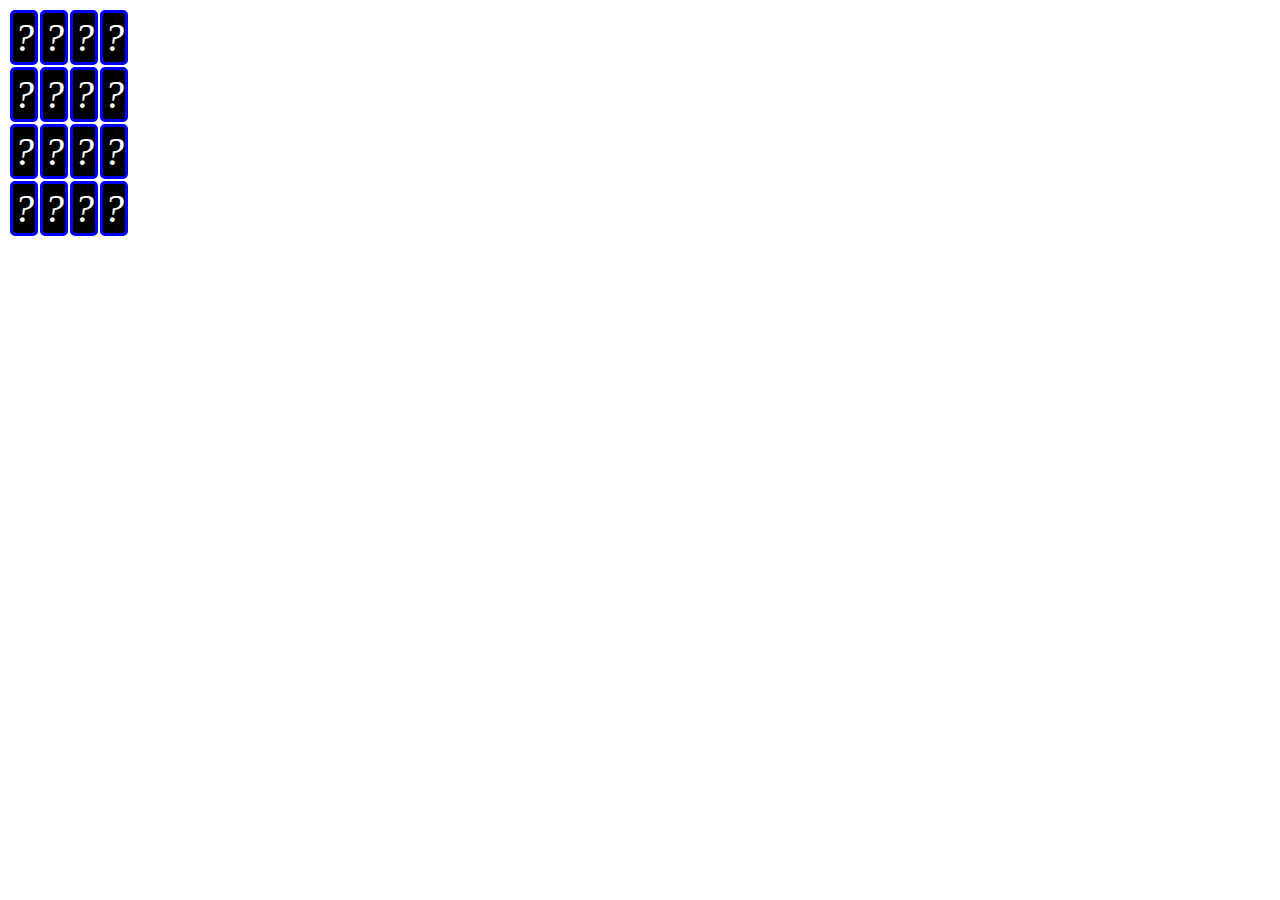
==== static/index.html @ 9f4e7708 "Creando carpeta static" ====
<!DOCTYPE html>
<html lang="en">
    <head>
        <meta charset="UTF-8" />
        <meta name="viewport" content="width=device-width, initial-scale=1.0"/>
        <meta http-equiv="X-UA-Compatible" content="ie=edge" />
        <link rel="stylesheet" href="style.css"></link>
        <script src="script.js"></script>
        <title>Memorama</title>
    </head>

    <body>
        <div id="juego">
            <table>
                <tr>
                    <td id="0" class ="letra" onclick="girarCarta()" data-valor="valor">?</td>
                    <td id="1" class ="letra" onclick="girarCarta()" data-valor="valor">?</td>
                    <td id="2" class ="letra" onclick="girarCarta()" data-valor="valor">?</td>
                    <td id="3" class ="letra" onclick="girarCarta()" data-valor="valor">?</td>
                </tr>
                <tr>
                    <td id="4" class ="letra" onclick="girarCarta()" data-valor="valor">?</td>
                    <td id="5" class ="letra" onclick="girarCarta()" data-valor="valor">?</td>
                    <td id="6" class ="letra" onclick="girarCarta()" data-valor="valor">?</td>
                    <td id="7" class ="letra" onclick="girarCarta()" data-valor="valor">?</td>
                </tr>
                <tr>
                    <td id="8" class ="letra" onclick="girarCarta()" data-valor="valor">?</td>
                    <td id="9" class ="letra" onclick="girarCarta()" data-valor="valor">?</td>
                    <td id="10" class ="letra" onclick="girarCarta()" data-valor="valor">?</td>
                    <td id="11" class ="letra" onclick="girarCarta()" data-valor="valor">?</td>
                </tr>
                <tr>
                    <td id="12" class ="letra" onclick="girarCarta()" data-valor="valor">?</td>
                    <td id="13" class ="letra" onclick="girarCarta()" data-valor="valor">?</td>
                    <td id="14" class ="letra" onclick="girarCarta()" data-valor="valor">?</td>
                    <td id="15" class ="letra" onclick="girarCarta()" data-valor="valor">?</td>
                </tr>
            </table>
        </div>

    </body>

</html>
---- static/style.css ----
.letra{
    color: white;
    font-size: 40px;
    text-align: center;
    font-style: italic;
}

td {
    width: 25%;
    height: 25%;
    background-color: black;
    border: 3px solid black;
    border-radius: 5px;
    border-color: blue;
}
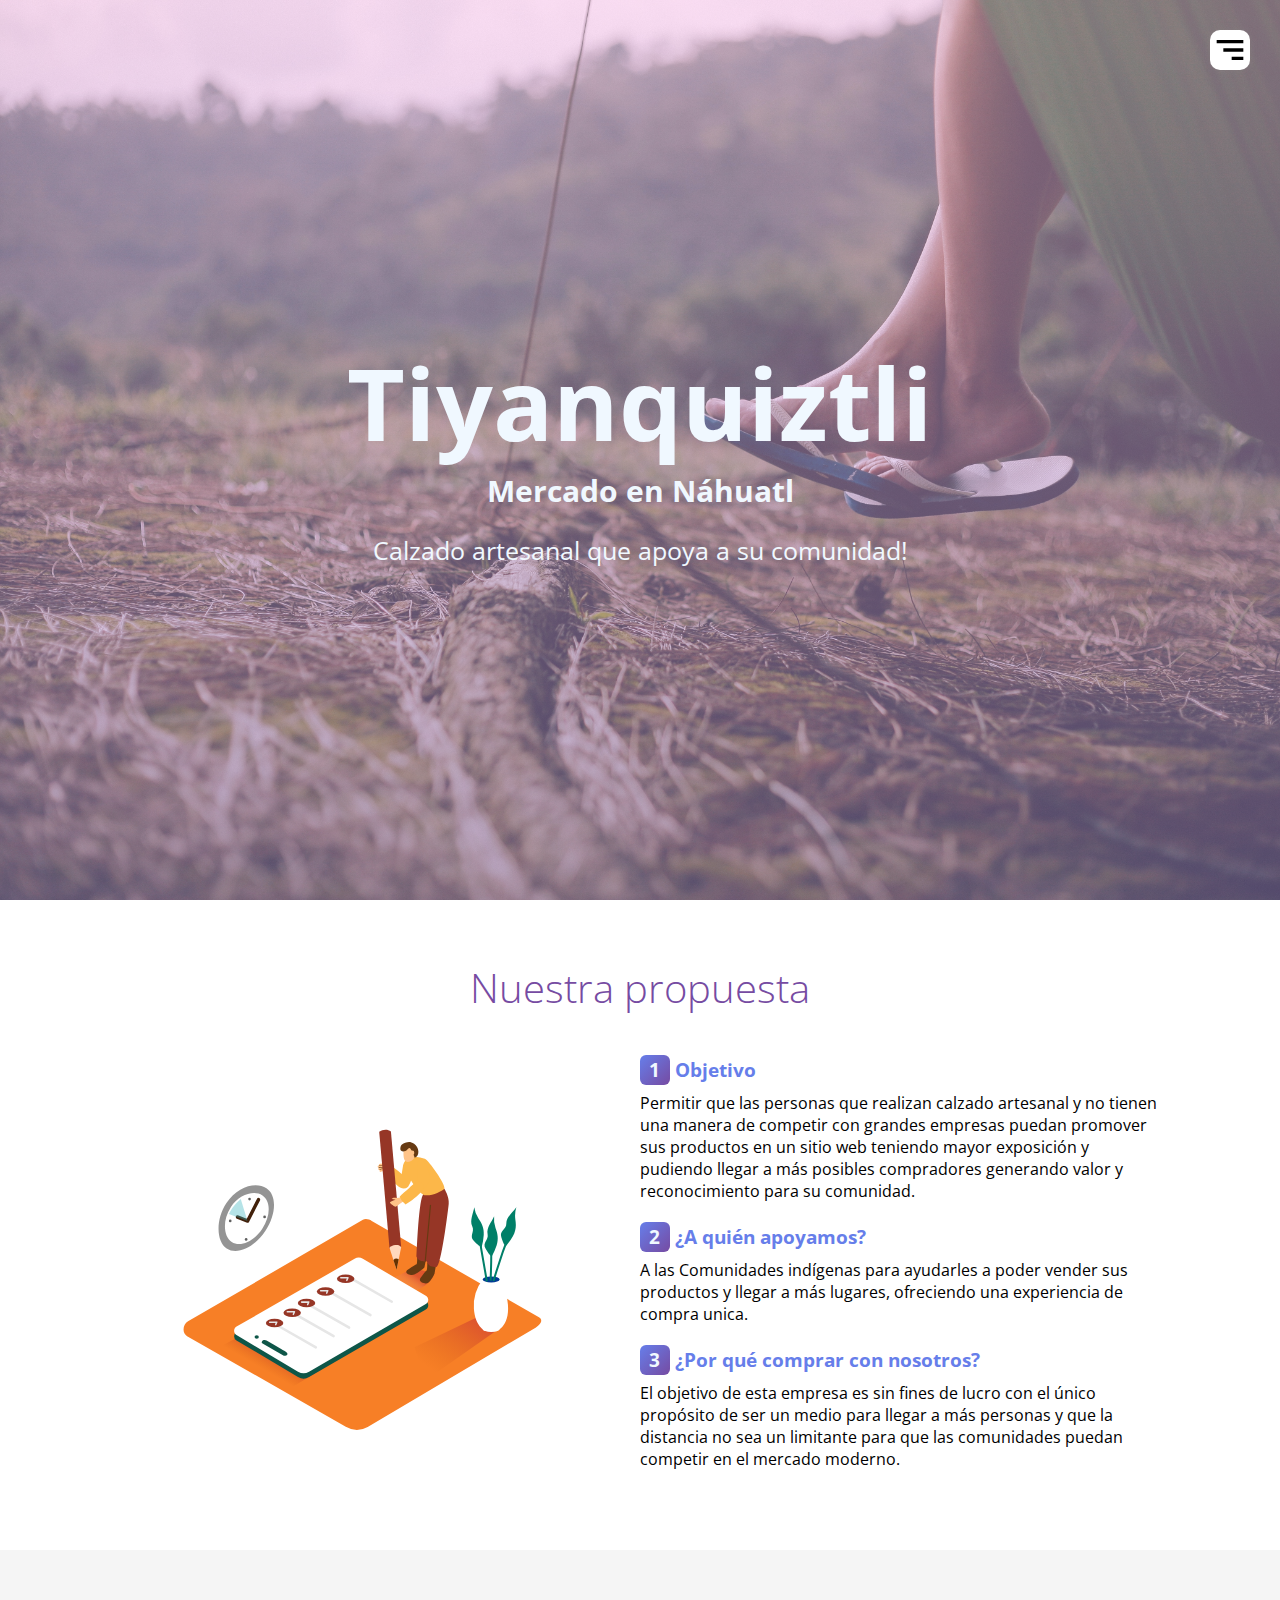
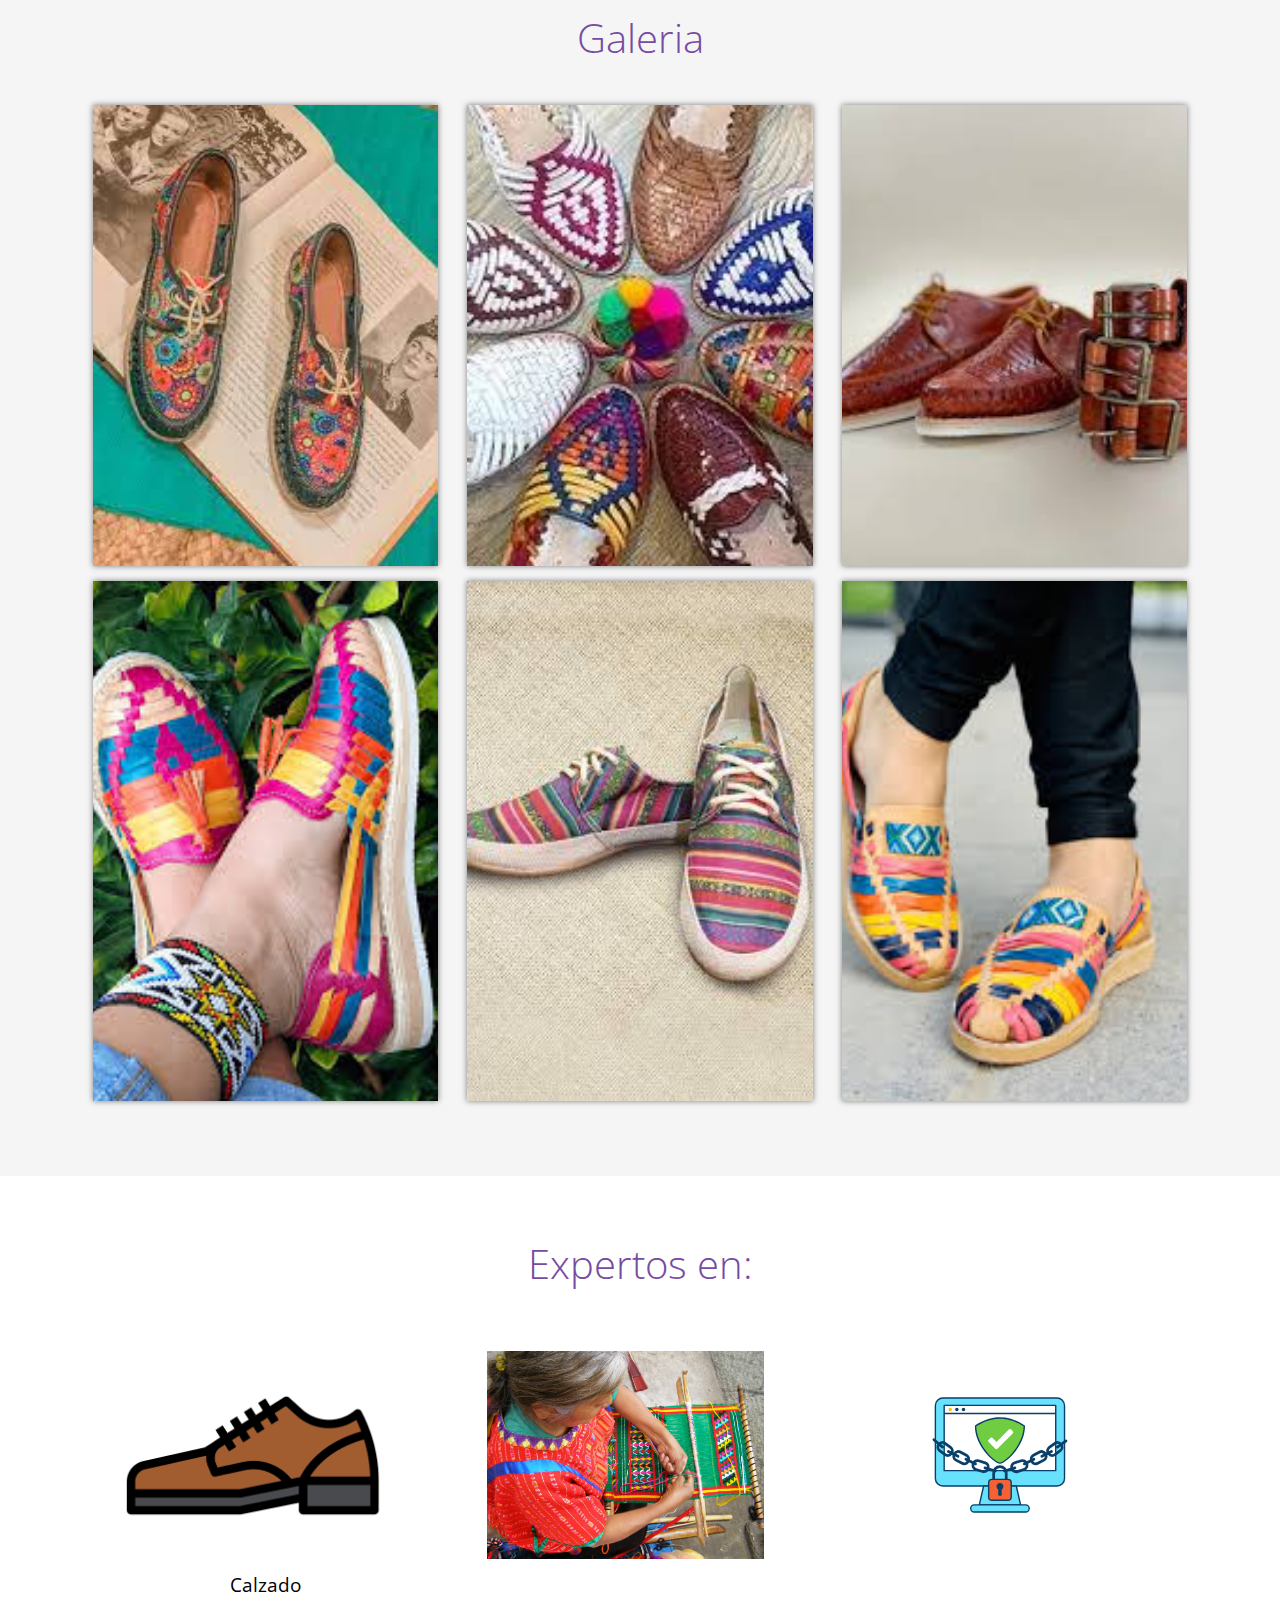
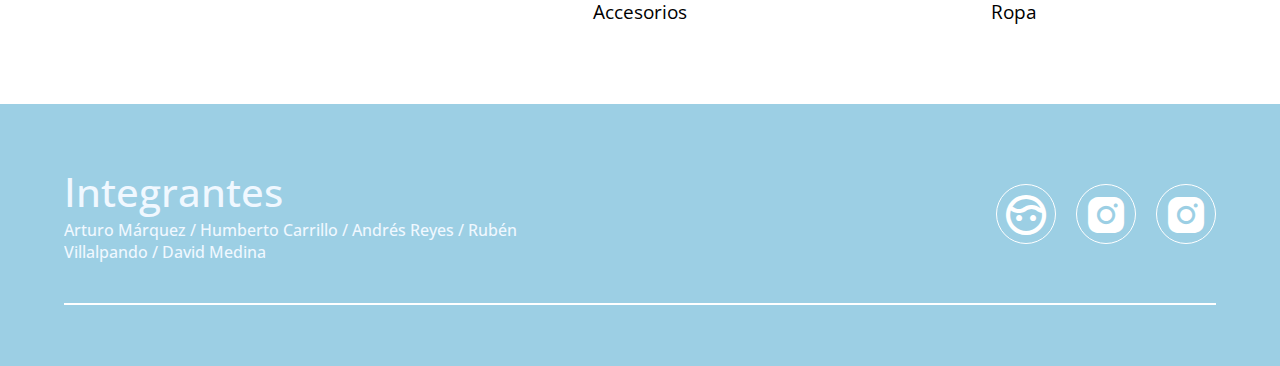
==== commit fc699941: "agregando mi página a heroku" ====
--- a/static/index.html
+++ b/static/index.html
@@ -1,44 +1,153 @@
-<!DOCTYPE html>
-<html lang="en">
-    <head>
-        <meta charset="UTF-8" />
-        <meta name="viewport" content="width=device-width, initial-scale=1.0"/>
-        <meta http-equiv="X-UA-Compatible" content="ie=edge" />
-        <link rel="stylesheet" href="style.css"></link>
-        <script src="script.js"></script>
-        <title>Memorama</title>
-    </head>
-
-    <body>
-        <div id="juego">
-            <table>
-                <tr>
-                    <td id="0" class ="letra" onclick="girarCarta()" data-valor="valor">?</td>
-                    <td id="1" class ="letra" onclick="girarCarta()" data-valor="valor">?</td>
-                    <td id="2" class ="letra" onclick="girarCarta()" data-valor="valor">?</td>
-                    <td id="3" class ="letra" onclick="girarCarta()" data-valor="valor">?</td>
-                </tr>
-                <tr>
-                    <td id="4" class ="letra" onclick="girarCarta()" data-valor="valor">?</td>
-                    <td id="5" class ="letra" onclick="girarCarta()" data-valor="valor">?</td>
-                    <td id="6" class ="letra" onclick="girarCarta()" data-valor="valor">?</td>
-                    <td id="7" class ="letra" onclick="girarCarta()" data-valor="valor">?</td>
-                </tr>
-                <tr>
-                    <td id="8" class ="letra" onclick="girarCarta()" data-valor="valor">?</td>
-                    <td id="9" class ="letra" onclick="girarCarta()" data-valor="valor">?</td>
-                    <td id="10" class ="letra" onclick="girarCarta()" data-valor="valor">?</td>
-                    <td id="11" class ="letra" onclick="girarCarta()" data-valor="valor">?</td>
-                </tr>
-                <tr>
-                    <td id="12" class ="letra" onclick="girarCarta()" data-valor="valor">?</td>
-                    <td id="13" class ="letra" onclick="girarCarta()" data-valor="valor">?</td>
-                    <td id="14" class ="letra" onclick="girarCarta()" data-valor="valor">?</td>
-                    <td id="15" class ="letra" onclick="girarCarta()" data-valor="valor">?</td>
-                </tr>
-            </table>
-        </div>
-
-    </body>
-
-</html>+<!DOCTYPE html>
+<html lang="en">
+  <head>
+    <meta charset="utf-8" />
+    <meta
+      name="viewport"
+      content="width=device-width, initial-scale=1, shrink-to-fit=no"
+    />
+    <!-- Boxicons CSS -->
+    <link
+      href="https://unpkg.com/boxicons@2.0.9/css/boxicons.min.css"
+      rel="stylesheet"
+    />
+    <link rel="preconnect" href="https://fonts.googleapis.com" />
+    <link rel="stylesheet" href="src/style.css" />
+    <link rel="preconnect" href="https://fonts.gstatic.com" crossorigin />
+    <link
+      href="https://fonts.googleapis.com/css2?family=Open+Sans:wght@300;400;700&display=swap"
+      rel="stylesheet"
+    />
+    <title>Tiyanquiztli</title>
+  </head>
+
+  <body>
+    <header class="header" id="inicio">
+      <img src="img/hamburger.svg" alt="" class="hamburger" />
+      <nav class="menu-navegacion">
+        <a href="#inicio">Inicio</a>
+        <a href="#servicio">Servicio</a>
+        <a href="#catalogo">Catalogo</a>
+        <a href="#expertos">Expertos</a>
+        <a href="#contacto">Contacto</a>
+      </nav>
+      <div class="contenedor head">
+        <h1 class="titulo">
+          Tiyanquiztli<br />
+          <h2>Mercado en Náhuatl</h2>
+        </h1>
+        <br />
+        <p class="copy">
+          Calzado artesanal que apoya a su comunidad!
+        </p>
+      </div>
+    </header>
+
+    <main>
+      <section class="contenedor" id="servicio">
+        <h2 class="subtitulo">Nuestra propuesta</h2>
+        <div class="contenedor-servicio">
+          <img src="img/checklist.svg" alt="" />
+
+          <div class="checklist-servicio">
+            <div class="service">
+              <h3 class="n-service"><span class="number">1</span>Objetivo</h3>
+              <p>
+                Permitir que las personas que realizan calzado artesanal y no
+                tienen una manera de competir con grandes empresas puedan
+                promover sus productos en un sitio web teniendo mayor exposición
+                y pudiendo llegar a más posibles compradores generando valor y
+                reconocimiento para su comunidad.
+              </p>
+            </div>
+            <div class="service">
+              <h3 class="n-service">
+                <span class="number">2</span>¿A quién apoyamos?
+              </h3>
+              <p>
+                A las Comunidades indígenas para ayudarles a poder vender sus
+                productos y llegar a más lugares, ofreciendo una experiencia de
+                compra unica.
+              </p>
+            </div>
+            <div class="service">
+              <h3 class="n-service">
+                <span class="number">3</span>¿Por qué comprar con nosotros?
+              </h3>
+              <p>
+                El objetivo de esta empresa es sin fines de lucro con el único
+                propósito de ser un medio para llegar a más personas y que la
+                distancia no sea un limitante para que las comunidades puedan
+                competir en el mercado moderno.
+              </p>
+            </div>
+          </div>
+        </div>
+      </section>
+
+      <section class="gallery" id="catalogo">
+        <div class="contenedor">
+          <h2 class="subtitulo">Galeria</h2>
+          <div class="contenedor-galeria">
+            <img src="img/gallery/1.jfif" alt="" class="img-galeria" />
+            <img src="img/gallery/2.jfif" alt="" class="img-galeria" />
+            <img src="img/gallery/3.jfif" alt="" class="img-galeria" />
+            <img src="img/gallery/4.jfif" alt="" class="img-galeria" />
+            <img src="img/gallery/5.jfif" alt="" class="img-galeria" />
+            <img src="img/gallery/6.jfif" alt="" class="img-galeria" />
+          </div>
+        </div>
+      </section>
+
+      <section class="imagen-light">
+        <img src="img/close.min.svg" alt="" class="close" />
+        <img src="#" alt="" class="agregar-imagen" />
+      </section>
+
+      <section class="contenedor" id="expertos">
+        <h2 class="subtitulo">Expertos en:</h2>
+        <section class="experts">
+          <div class="cont-experts">
+            <img src="img/gallery/zapato.png" alt="" id="calzado" />
+            <h3 class="n-expert">Calzado</h3>
+          </div>
+          <div class="cont-experts">
+            <img src="img/gallery/knittingWoman.jpg" alt="" />
+            <h3 class="n-expert">Accesorios</h3>
+          </div>
+          <div class="cont-experts">
+            <img src="img/gallery/seguridad.svg" alt="" />
+            <h3 class="n-expert">Ropa</h3>
+          </div>
+        </section>
+      </section>
+    </main>
+
+    <footer id="contacto">
+      <div class="contenedor footer-content">
+        <div class="contact-us">
+          <h2 class="brand">Integrantes</h2>
+          <p>
+            Arturo Márquez / Humberto Carrillo / Andrés Reyes / Rubén
+            Villalpando / David Medina
+          </p>
+        </div>
+        <div class="social-media">
+          <a href="https://www.yobiss.com" class="social-media-icon">
+            <i class="bx bx-face bx-lg"></i>
+          </a>
+          <a href="./" class="social-media-icon">
+            <i class="bx bxl-instagram-alt bx-lg"></i>
+          </a>
+          <a href="./" class="social-media-icon" id="calzado">
+            <i class="bx bxl-instagram-alt bx-lg"></i>
+          </a>
+        </div>
+      </div>
+      <div class="line"></div>
+    </footer>
+
+    <script src="js/menu.js"></script>
+    <script src="js/lightbox.js"></script>
+  </body>
+</html>
--- a/static/src/style.css
+++ b/static/src/style.css
@@ -0,0 +1,340 @@
+* {
+  margin: 0;
+  padding: 0;
+  box-sizing: border-box;
+}
+
+:root {
+  scroll-behavior: smooth;
+}
+
+body {
+  font-family: "Open Sans", sans-serif;
+}
+
+.contenedor {
+  width: 90%;
+  max-width: 1200px;
+  overflow: hidden;
+  margin: auto;
+  padding: 60px 0;
+}
+
+h2 {
+  font-size: 30px;
+}
+
+header {
+  height: 100vh;
+  background-image: linear-gradient(
+      to top,
+      rgba(161, 140, 209, 0.5) 0%,
+      rgba(251, 194, 235, 0.5) 100%
+    ),
+    url(../img/fondo_titulo.jpg);
+  background-repeat: no-repeat;
+  background-size: cover;
+  background-attachment: fixed;
+  background-position: center;
+}
+
+.head {
+  text-align: center;
+  padding: 0;
+  height: 100%;
+  display: flex;
+  justify-content: center;
+  align-items: center;
+  flex-direction: column;
+  color: aliceblue;
+}
+
+.hamburger {
+  position: fixed;
+  top: 30px;
+  right: 30px;
+  background: white;
+  width: 40px;
+  height: 40px;
+  cursor: pointer;
+  border-radius: 10px;
+  box-shadow: 0 0 6px rgba(138, 130, 130, 0.5);
+  /* permite sobre poner el icono */
+  /* z-index: 10; */
+}
+
+.menu-navegacion {
+  position: fixed;
+  top: 0;
+  right: 0;
+  width: 30vw;
+  height: 100%;
+  background-image: linear-gradient(135deg, #667eea 0%, #764ba2 100%);
+  display: flex;
+  flex-direction: column;
+  justify-content: space-evenly;
+  align-items: center;
+  /* en este punto ya podemos quitar el menu lateral   */
+  transition: transform 0.3s ease-in-out;
+  transform: translate(1100%);
+  box-shadow: 0 0 6px rgba(0, 0, 0, 0.5);
+}
+
+.spread {
+  transform: translate(0);
+}
+
+.menu-navegacion a {
+  color: white;
+  text-decoration: none;
+}
+
+.titulo {
+  font-size: 100px;
+}
+
+.copy {
+  font-size: 300;
+  font-size: 25px;
+}
+
+/* Nuestro servicio */
+
+.subtitulo {
+  text-align: center;
+  font-weight: 300;
+  color: #764ba2;
+  margin-bottom: 40px;
+  font-size: 40px;
+}
+
+.contenedor-servicio {
+  display: flex;
+  justify-content: space-evenly;
+  align-items: center;
+  flex-wrap: wrap;
+}
+
+.contenedor-servicio img {
+  width: 40%;
+}
+
+.checklist-servicio {
+  width: 45%;
+}
+
+.service {
+  margin-bottom: 20px;
+}
+
+.n-service {
+  margin-bottom: 7px;
+  color: #667eea;
+}
+
+.number {
+  display: inline-block;
+  background-image: linear-gradient(135deg, #667eea 0%, #764ba2 100%);
+  width: 30px;
+  height: 30px;
+  color: aliceblue;
+  text-align: center;
+  border-radius: 20%;
+  font-weight: 700;
+  line-height: 30px;
+  margin-right: 5px;
+}
+
+.gallery {
+  background: whitesmoke;
+}
+
+.contenedor-galeria {
+  display: flex;
+  flex-wrap: wrap;
+  justify-content: space-evenly;
+}
+
+.img-galeria {
+  object-fit: cover;
+  width: 30%;
+  display: block;
+  margin-bottom: 15px;
+  box-shadow: 0 0 6px rgba(0, 0, 0, 0.5);
+  cursor: pointer;
+}
+
+.experts {
+  display: flex;
+  justify-content: space-evenly;
+  align-items: center;
+  flex-wrap: wrap;
+}
+
+.cont-experts {
+  width: 30%;
+  text-align: center;
+  margin-bottom: 20px;
+}
+
+.cont-experts img {
+  width: 80%;
+  display: block;
+  margin: 20px;
+}
+
+.n-expert {
+  display: inline-block;
+  margin-top: 20px;
+  width: 100%;
+  font-weight: 400;
+}
+
+/* Footer */
+
+footer {
+  background: rgb(156, 207, 228);
+  padding-bottom: 1px;
+}
+
+.footer-content {
+  display: flex;
+  justify-content: space-between;
+  align-items: center;
+  flex-wrap: wrap;
+  padding-top: 60px;
+  padding-bottom: 40px;
+}
+
+/* social-media */
+
+.contact-us {
+  width: 40%;
+  color: aliceblue;
+}
+
+.brand {
+  font-weight: 500;
+  font-size: 40px;
+}
+
+.brand + p {
+  font-weight: 500;
+}
+
+.social-media {
+  width: 50%;
+  display: flex;
+  justify-content: flex-end;
+}
+
+.social-media-icon {
+  display: inline-block;
+  margin-left: 20px;
+  width: 60px;
+  height: 60px;
+  border: 1px solid white;
+  border-radius: 50%;
+  text-align: center;
+  color: white;
+}
+
+.social-media-icon:hover {
+  background: #667eea;
+  color: aquamarine;
+}
+
+.social-media-icon i {
+  font-size: 30px;
+  line-height: 60px;
+}
+
+.line {
+  width: 90%;
+  max-width: 1200px;
+  margin: 0 auto;
+  height: 2px;
+  background: white;
+  margin-bottom: 60px;
+}
+
+@media screen and (max-width: 300px) {
+  .menu-navegacion {
+    width: 50vw;
+  }
+  .titulo {
+    font-size: 10px;
+  }
+  .contenedor-servicio img {
+    width: 80%;
+    margin-bottom: 40px;
+  }
+  .checklist-servicio {
+    width: 80%;
+  }
+  .service {
+    margin-bottom: 30px;
+  }
+  .agregar-imagen {
+    width: 80%;
+  }
+  .img-galeria {
+    width: 45%;
+  }
+  .cont-experts {
+    width: 80%;
+  }
+  .footer-content {
+    justify-content: center;
+  }
+  .social-media {
+    width: 80%;
+    justify-content: space-evenly;
+  }
+  .social-media i {
+    margin-left: 0;
+  }
+  .contact-us {
+    text-align: center;
+    width: 80%;
+    margin-bottom: 40px;
+  }
+}
+
+.agregar-imagen {
+  object-fit: cover;
+  width: 60%;
+  border-radius: 10px;
+  transform: scale(0);
+  transition: transform 0.3s 0.2s;
+}
+
+.imagen-light {
+  position: fixed;
+  background: rgba(0, 0, 0, 0.8);
+  width: 100%;
+  height: 100%;
+  top: 0;
+  left: 0;
+  display: flex;
+  justify-content: center;
+  align-items: center;
+  transform: translate(1100%);
+  transition: transform 0.2s ease-in-out;
+}
+
+.close {
+  position: absolute;
+  top: 15px;
+  right: 15px;
+  width: 40px;
+  cursor: pointer;
+}
+
+.show {
+  transform: translate(0);
+}
+
+.showImage {
+  transform: scale(1);
+}
